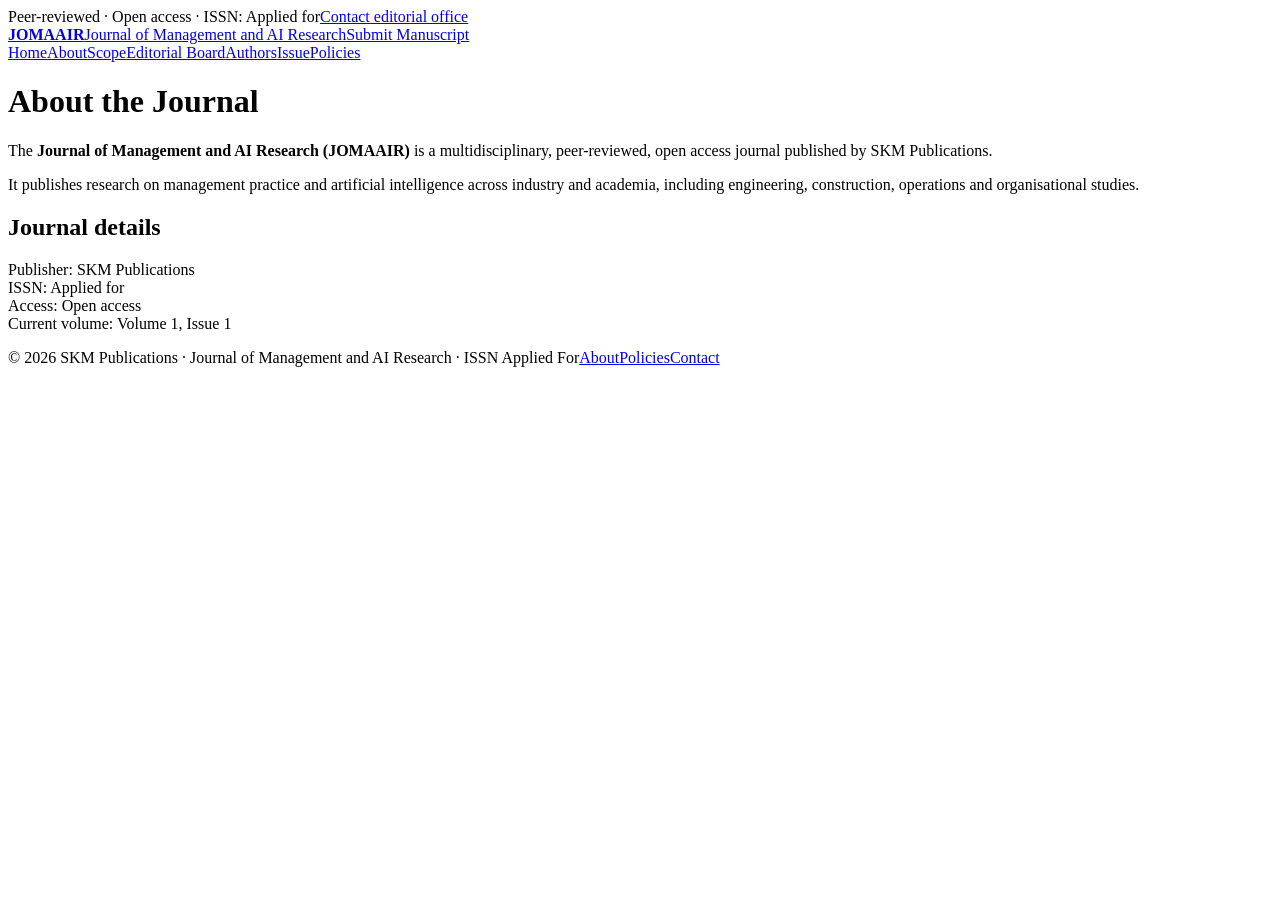
==== about.html @ 3cd8e60d "Add files via upload" ====
<!DOCTYPE html>
<html lang="en"><head><meta charset="utf-8"><meta name="viewport" content="width=device-width, initial-scale=1">
<title>About the Journal – JOMAAIR</title>
<meta name="description" content="JOMAAIR is a multidisciplinary, peer-reviewed, open access journal for research in management and artificial intelligence.">
<link rel="stylesheet" href="css/style.css"></head><body>
<div class="top"><div class="wrap"><span>Peer-reviewed · Open access · ISSN: Applied for</span><a href="contact.html">Contact editorial office</a></div></div>
<header class="brand"><div class="wrap"><a class="logo" href="index.html"><b>JOMAAIR</b><span>Journal of Management and AI Research</span></a><a class="btn" href="submit.html">Submit Manuscript</a></div></header>
<nav><div class="wrap"><a href="index.html">Home</a><a href="about.html" class=on>About</a><a href="scope.html">Scope</a><a href="board.html">Editorial Board</a><a href="authors.html">Authors</a><a href="current-issue.html">Issue</a><a href="policies.html">Policies</a></div></nav>
<div class="phero"><div class="wrap"><h1>About the Journal</h1></div></div>
<section><div class="wrap"><div class="prose"><p>The <strong>Journal of Management and AI Research (JOMAAIR)</strong> is a multidisciplinary, peer-reviewed, open access journal published by SKM Publications.</p>
<p>It publishes research on management practice and artificial intelligence across industry and academia, including engineering, construction, operations and organisational studies.</p>
<h2>Journal details</h2><p>Publisher: SKM Publications<br>ISSN: Applied for<br>Access: Open access<br>Current volume: Volume 1, Issue 1</p></div></div></section>
<footer><div class="wrap"><span>© 2026 SKM Publications · Journal of Management and AI Research · ISSN Applied For</span><span><a href="about.html">About</a><a href="policies.html">Policies</a><a href="contact.html">Contact</a></span></div></footer>
</body></html>
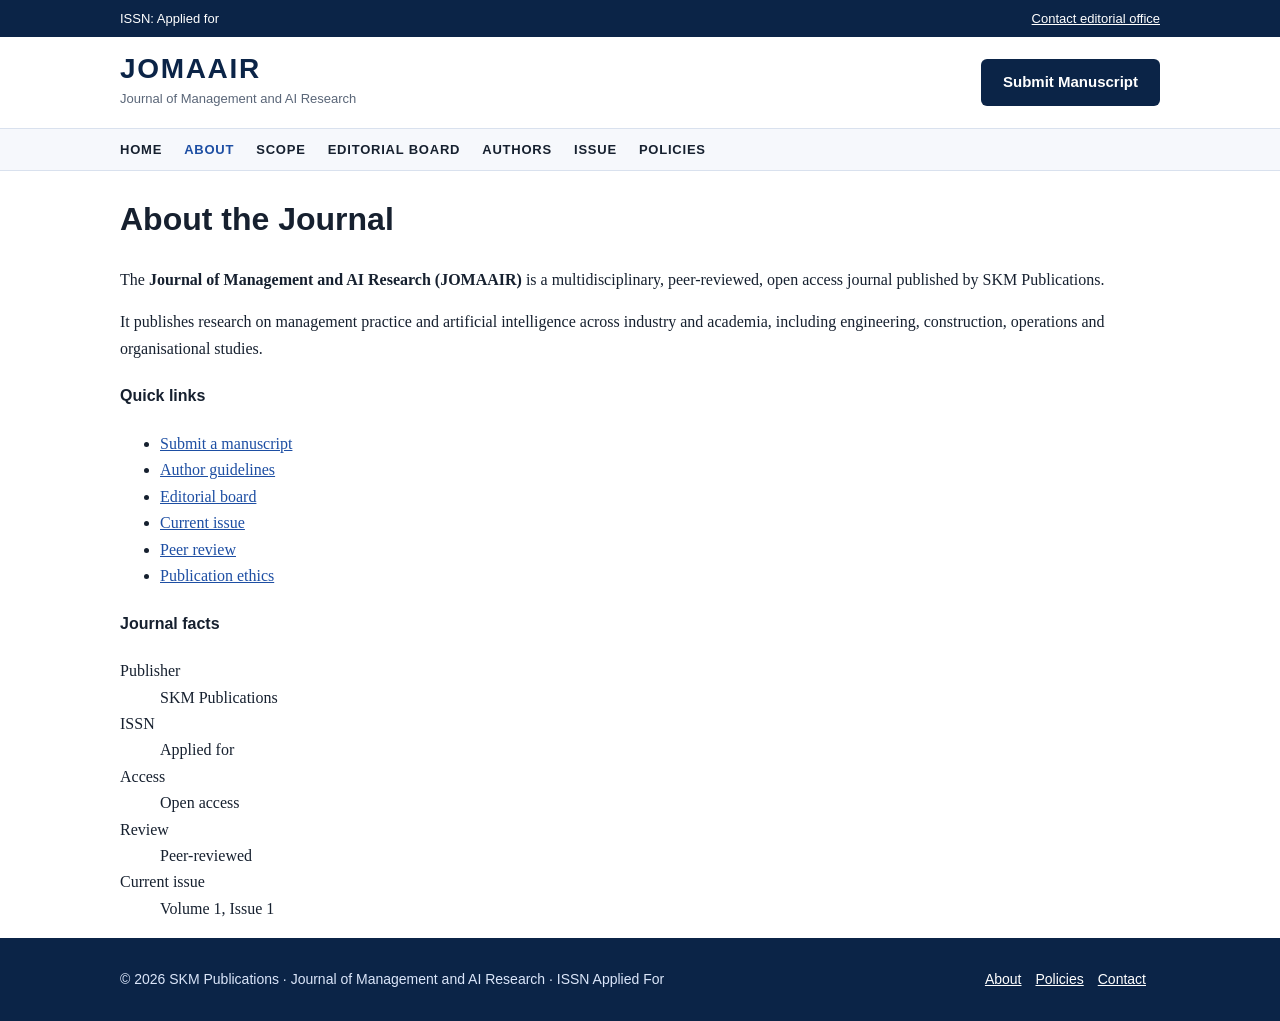
==== commit 2a6cae38: "Add files via upload" ====
--- a/about.html
+++ b/about.html
@@ -2,13 +2,12 @@
 <html lang="en"><head><meta charset="utf-8"><meta name="viewport" content="width=device-width, initial-scale=1">
 <title>About the Journal – JOMAAIR</title>
 <meta name="description" content="JOMAAIR is a multidisciplinary, peer-reviewed, open access journal for research in management and artificial intelligence.">
+<link rel="preconnect" href="https://fonts.googleapis.com"><link href="https://fonts.googleapis.com/css2?family=Source+Serif+4:wght@600;700&family=Source+Sans+3:wght@400;600&display=swap" rel="stylesheet">
 <link rel="stylesheet" href="css/style.css"></head><body>
-<div class="top"><div class="wrap"><span>Peer-reviewed · Open access · ISSN: Applied for</span><a href="contact.html">Contact editorial office</a></div></div>
+<div class="top"><div class="wrap"><span>ISSN: Applied for</span><a href="contact.html">Contact editorial office</a></div></div>
 <header class="brand"><div class="wrap"><a class="logo" href="index.html"><b>JOMAAIR</b><span>Journal of Management and AI Research</span></a><a class="btn" href="submit.html">Submit Manuscript</a></div></header>
 <nav><div class="wrap"><a href="index.html">Home</a><a href="about.html" class=on>About</a><a href="scope.html">Scope</a><a href="board.html">Editorial Board</a><a href="authors.html">Authors</a><a href="current-issue.html">Issue</a><a href="policies.html">Policies</a></div></nav>
-<div class="phero"><div class="wrap"><h1>About the Journal</h1></div></div>
-<section><div class="wrap"><div class="prose"><p>The <strong>Journal of Management and AI Research (JOMAAIR)</strong> is a multidisciplinary, peer-reviewed, open access journal published by SKM Publications.</p>
-<p>It publishes research on management practice and artificial intelligence across industry and academia, including engineering, construction, operations and organisational studies.</p>
-<h2>Journal details</h2><p>Publisher: SKM Publications<br>ISSN: Applied for<br>Access: Open access<br>Current volume: Volume 1, Issue 1</p></div></div></section>
+<div class="wrap"><div class="layout"><main><h1>About the Journal</h1><p>The <strong>Journal of Management and AI Research (JOMAAIR)</strong> is a multidisciplinary, peer-reviewed, open access journal published by SKM Publications.</p><p>It publishes research on management practice and artificial intelligence across industry and academia, including engineering, construction, operations and organisational studies.</p></main><aside class="side"><div class="box"><h4>Quick links</h4><ul><li><a href="submit.html">Submit a manuscript</a></li><li><a href="authors.html">Author guidelines</a></li><li><a href="board.html">Editorial board</a></li><li><a href="current-issue.html">Current issue</a></li><li><a href="policies.html#review">Peer review</a></li><li><a href="policies.html#ethics">Publication ethics</a></li></ul></div>
+<div class="box"><h4>Journal facts</h4><dl><dt>Publisher</dt><dd>SKM Publications</dd><dt>ISSN</dt><dd>Applied for</dd><dt>Access</dt><dd>Open access</dd><dt>Review</dt><dd>Peer-reviewed</dd><dt>Current issue</dt><dd>Volume 1, Issue 1</dd></dl></div></aside></div></div>
 <footer><div class="wrap"><span>© 2026 SKM Publications · Journal of Management and AI Research · ISSN Applied For</span><span><a href="about.html">About</a><a href="policies.html">Policies</a><a href="contact.html">Contact</a></span></div></footer>
 </body></html>
--- a/css/style.css
+++ b/css/style.css
@@ -0,0 +1,74 @@
+:root{--navy:#0b2447;--blue:#1d4ea3;--bg:#fff;--ink:#16202f;--mute:#5a6678;--line:#d9e1ee;--card:#f6f8fc;--btn:#0b2447;--btnink:#fff;--head:#0b2447}
+@media (prefers-color-scheme:dark){:root{--navy:#07152e;--blue:#7ea6f0;--bg:#0c1220;--ink:#e6ecf7;--mute:#9aa8c0;--line:#25324d;--card:#131c30;--btn:#7ea6f0;--btnink:#07152e;--head:#e6ecf7}}
+*,*:before,*:after{box-sizing:border-box}
+html{scroll-behavior:smooth}
+body{margin:0;background:var(--bg);color:var(--ink);font:16px/1.65 Georgia,"Times New Roman",serif}
+h1,h2,h3,h4,nav,.btn,.tag,.top,footer{font-family:"Segoe UI",Helvetica,Arial,sans-serif}
+a{color:var(--blue)}
+.wrap{max-width:1080px;margin:0 auto;padding:0 20px}
+.top{background:var(--navy);color:#fff;font-size:13px;padding:8px 0}
+.top .wrap{display:flex;justify-content:space-between;gap:12px;flex-wrap:wrap}
+.top a{color:#fff}
+header.brand{border-bottom:1px solid var(--line)}
+header.brand .wrap{display:flex;align-items:center;justify-content:space-between;gap:16px;padding-top:16px;padding-bottom:16px;flex-wrap:wrap}
+.logo{text-decoration:none}
+.logo b{display:block;font:800 28px "Segoe UI",Arial,sans-serif;color:var(--head);letter-spacing:.06em}
+.logo span{font:13px "Segoe UI",Arial,sans-serif;color:var(--mute)}
+.btn{display:inline-block;background:var(--btn);color:var(--btnink);padding:11px 22px;border-radius:6px;font-weight:600;text-decoration:none;font-size:15px}
+nav{background:var(--card);border-bottom:1px solid var(--line);position:sticky;top:0;z-index:5}
+nav .wrap{display:flex;gap:4px 22px;flex-wrap:wrap;padding-top:10px;padding-bottom:10px}
+nav a{text-decoration:none;color:var(--ink);font-size:13px;font-weight:600;letter-spacing:.06em;text-transform:uppercase}
+nav a:hover,nav a.on{color:var(--blue)}
+.hero{background:linear-gradient(135deg,var(--navy),#1d4ea3);color:#fff;text-align:center;padding:72px 0}
+.hero .tag{margin:0 0 14px;font-size:13px;letter-spacing:.14em;text-transform:uppercase;opacity:.85}
+.hero h1{margin:0 0 16px;font-size:clamp(28px,5vw,46px);line-height:1.15}
+.hero p{max-width:640px;margin:0 auto 26px}
+.hero .btn{background:#fff;color:#0b2447}
+.phero{background:linear-gradient(135deg,var(--navy),#1d4ea3);color:#fff;padding:38px 0}
+.phero h1{margin:0;font-size:32px}
+.split{display:grid;grid-template-columns:1fr 1fr}
+.pane{min-height:220px;display:flex;flex-direction:column;justify-content:flex-end;padding:22px;color:#fff;font-family:"Segoe UI",Arial,sans-serif;background-size:cover;background-position:center;position:relative}
+.pane:before{content:"";position:absolute;inset:0;background:linear-gradient(to top,rgba(7,21,46,.85),rgba(7,21,46,.2))}
+.pane>*{position:relative}
+.pane h3{margin:0;font-size:13px;letter-spacing:.14em;text-transform:uppercase}
+.pane span{font-size:18px}
+.p1{background-image:url('../images/petrochemical.jpg'),linear-gradient(160deg,#0b2447,#33507f)}
+.p2{background-image:url('../images/conference.jpg'),linear-gradient(160deg,#1d4ea3,#4a7fd1)}
+section{padding:48px 0}
+section.alt{background:var(--card)}
+h2{font-size:26px;color:var(--head);margin:0 0 8px}
+.eyebrow{font:600 12px "Segoe UI",Arial,sans-serif;letter-spacing:.14em;text-transform:uppercase;color:var(--blue);margin:0 0 6px}
+.prose{max-width:780px}
+.prose h2{margin-top:32px}
+.issue,.card{border:1px solid var(--line);border-radius:8px;background:var(--bg)}
+.issue{margin-top:20px}
+.art{padding:16px 20px;border-bottom:1px solid var(--line)}
+.art:last-child{border:0}
+.art h3{margin:0 0 2px;font-size:18px}
+.art p{margin:0;color:var(--mute);font-size:14px}
+.grid2{display:grid;grid-template-columns:1fr 1fr;gap:24px}
+.grid4{display:grid;grid-template-columns:repeat(4,1fr);gap:16px}
+.card{padding:20px}
+.card h3,.card h4{margin:0 0 8px;font-size:16px;color:var(--head)}
+.card p,.card li{font-size:14.5px;color:var(--mute);margin:0}
+.card ul{margin:0;padding-left:18px}
+.card a.more{display:inline-block;margin-top:10px;font:600 13px "Segoe UI",Arial,sans-serif}
+footer{background:var(--navy);color:#dbe6fa;padding:30px 0;font-size:14px}
+footer .wrap{display:flex;justify-content:space-between;gap:14px;flex-wrap:wrap}
+footer a{color:#fff;margin-right:14px}
+@media (max-width:760px){.split,.grid2{grid-template-columns:1fr}.grid4{grid-template-columns:1fr 1fr}}
+@media (max-width:460px){.grid4{grid-template-columns:1fr}}
+
+/* Bright, sharp photo panels and light (non-blue) banners */
+.hero{background:var(--card);color:var(--head);padding:52px 0;border-bottom:1px solid var(--line)}
+.hero .tag{color:var(--blue);opacity:1}
+.hero p{color:var(--mute)}
+.hero .btn{background:var(--btn);color:var(--btnink)}
+.phero{background:var(--card);color:var(--head);border-bottom:1px solid var(--line)}
+.split{max-width:1120px;margin:28px auto 0;padding:0 20px;gap:16px}
+.pane{min-height:280px;padding:0;border-radius:8px;overflow:hidden;background-color:#e9edf3}
+.pane:before{display:none}
+.pane.p1{background-position:center}
+.pane.p2{background-position:center 30%}
+.pane h3{background:rgba(255,255,255,.93);color:#0b2447;padding:10px 16px 0}
+.pane span{display:block;background:rgba(255,255,255,.93);color:#16202f;padding:0 16px 10px;font-size:16px}
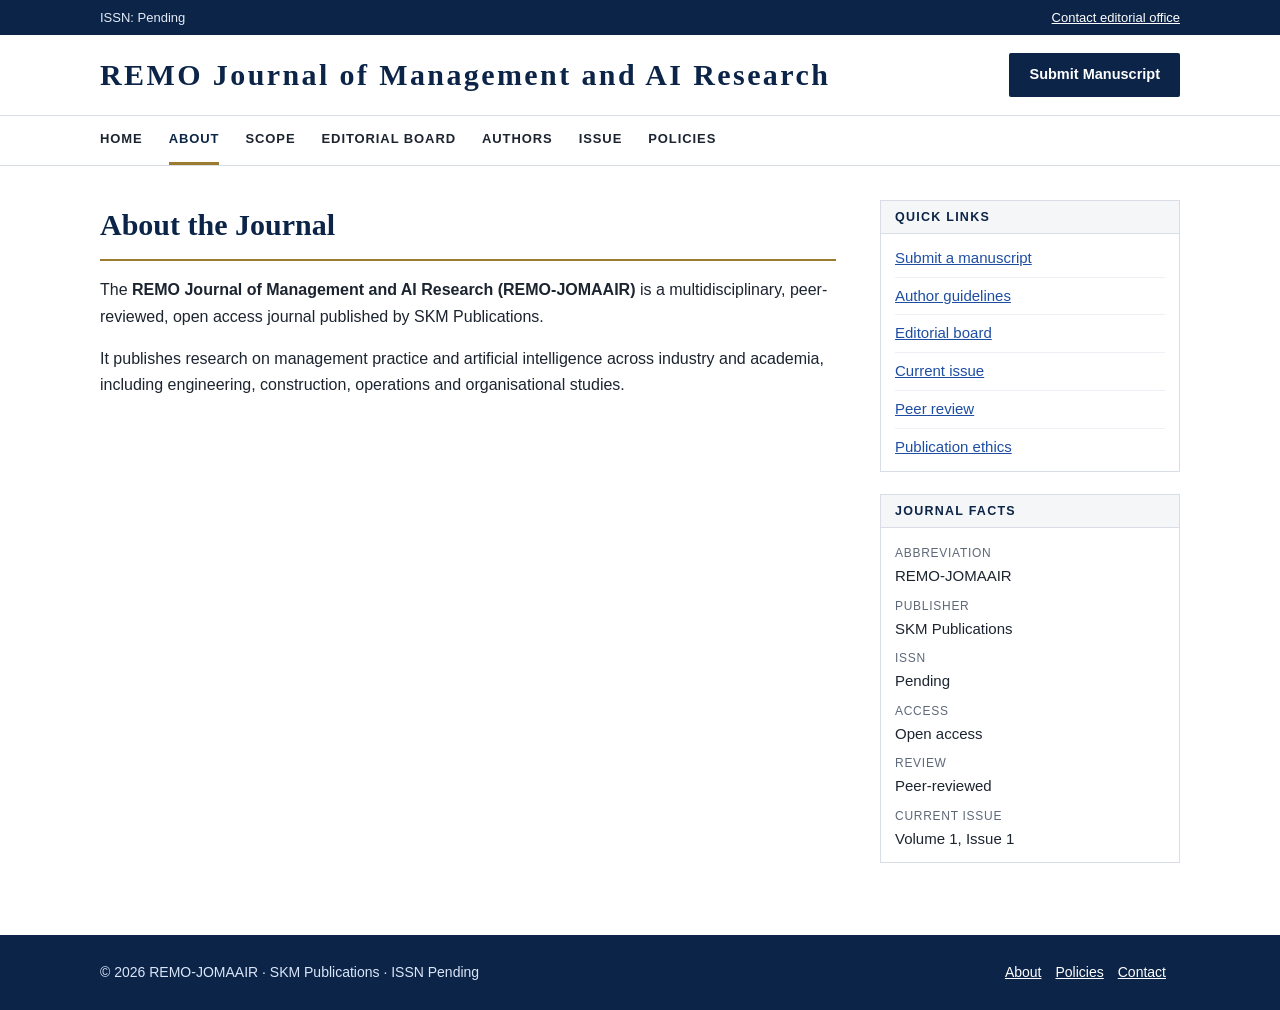
==== commit a138ece4: "Add files via upload" ====
--- a/about.html
+++ b/about.html
@@ -1,13 +1,13 @@
 <!DOCTYPE html>
 <html lang="en"><head><meta charset="utf-8"><meta name="viewport" content="width=device-width, initial-scale=1">
-<title>About the Journal – JOMAAIR</title>
-<meta name="description" content="JOMAAIR is a multidisciplinary, peer-reviewed, open access journal for research in management and artificial intelligence.">
+<title>About the Journal – REMO-JOMAAIR</title>
+<meta name="description" content="REMO Journal of Management and AI Research (REMO-JOMAAIR) is a multidisciplinary, peer-reviewed, open access journal for research in management and artificial intelligence.">
 <link rel="preconnect" href="https://fonts.googleapis.com"><link href="https://fonts.googleapis.com/css2?family=Source+Serif+4:wght@600;700&family=Source+Sans+3:wght@400;600&display=swap" rel="stylesheet">
 <link rel="stylesheet" href="css/style.css"></head><body>
-<div class="top"><div class="wrap"><span>ISSN: Applied for</span><a href="contact.html">Contact editorial office</a></div></div>
-<header class="brand"><div class="wrap"><a class="logo" href="index.html"><b>JOMAAIR</b><span>Journal of Management and AI Research</span></a><a class="btn" href="submit.html">Submit Manuscript</a></div></header>
+<div class="top"><div class="wrap"><span>ISSN: Pending</span><a href="contact.html">Contact editorial office</a></div></div>
+<header class="brand"><div class="wrap"><a class="logo" href="index.html"><b>REMO Journal of Management and AI Research</b></a><a class="btn" href="submit.html">Submit Manuscript</a></div></header>
 <nav><div class="wrap"><a href="index.html">Home</a><a href="about.html" class=on>About</a><a href="scope.html">Scope</a><a href="board.html">Editorial Board</a><a href="authors.html">Authors</a><a href="current-issue.html">Issue</a><a href="policies.html">Policies</a></div></nav>
-<div class="wrap"><div class="layout"><main><h1>About the Journal</h1><p>The <strong>Journal of Management and AI Research (JOMAAIR)</strong> is a multidisciplinary, peer-reviewed, open access journal published by SKM Publications.</p><p>It publishes research on management practice and artificial intelligence across industry and academia, including engineering, construction, operations and organisational studies.</p></main><aside class="side"><div class="box"><h4>Quick links</h4><ul><li><a href="submit.html">Submit a manuscript</a></li><li><a href="authors.html">Author guidelines</a></li><li><a href="board.html">Editorial board</a></li><li><a href="current-issue.html">Current issue</a></li><li><a href="policies.html#review">Peer review</a></li><li><a href="policies.html#ethics">Publication ethics</a></li></ul></div>
-<div class="box"><h4>Journal facts</h4><dl><dt>Publisher</dt><dd>SKM Publications</dd><dt>ISSN</dt><dd>Applied for</dd><dt>Access</dt><dd>Open access</dd><dt>Review</dt><dd>Peer-reviewed</dd><dt>Current issue</dt><dd>Volume 1, Issue 1</dd></dl></div></aside></div></div>
-<footer><div class="wrap"><span>© 2026 SKM Publications · Journal of Management and AI Research · ISSN Applied For</span><span><a href="about.html">About</a><a href="policies.html">Policies</a><a href="contact.html">Contact</a></span></div></footer>
+<div class="wrap"><div class="layout"><main><h1>About the Journal</h1><p>The <strong>REMO Journal of Management and AI Research (REMO-JOMAAIR)</strong> is a multidisciplinary, peer-reviewed, open access journal published by SKM Publications.</p><p>It publishes research on management practice and artificial intelligence across industry and academia, including engineering, construction, operations and organisational studies.</p></main><aside class="side"><div class="box"><h4>Quick links</h4><ul><li><a href="submit.html">Submit a manuscript</a></li><li><a href="authors.html">Author guidelines</a></li><li><a href="board.html">Editorial board</a></li><li><a href="current-issue.html">Current issue</a></li><li><a href="policies.html#review">Peer review</a></li><li><a href="policies.html#ethics">Publication ethics</a></li></ul></div>
+<div class="box"><h4>Journal facts</h4><dl><dt>Abbreviation</dt><dd>REMO-JOMAAIR</dd><dt>Publisher</dt><dd>SKM Publications</dd><dt>ISSN</dt><dd>Pending</dd><dt>Access</dt><dd>Open access</dd><dt>Review</dt><dd>Peer-reviewed</dd><dt>Current issue</dt><dd>Volume 1, Issue 1</dd></dl></div></aside></div></div>
+<footer><div class="wrap"><span>© 2026 REMO-JOMAAIR · SKM Publications · ISSN Pending</span><span><a href="about.html">About</a><a href="policies.html">Policies</a><a href="contact.html">Contact</a></span></div></footer>
 </body></html>
--- a/css/style.css
+++ b/css/style.css
@@ -1,74 +1,54 @@
-:root{--navy:#0b2447;--blue:#1d4ea3;--bg:#fff;--ink:#16202f;--mute:#5a6678;--line:#d9e1ee;--card:#f6f8fc;--btn:#0b2447;--btnink:#fff;--head:#0b2447}
-@media (prefers-color-scheme:dark){:root{--navy:#07152e;--blue:#7ea6f0;--bg:#0c1220;--ink:#e6ecf7;--mute:#9aa8c0;--line:#25324d;--card:#131c30;--btn:#7ea6f0;--btnink:#07152e;--head:#e6ecf7}}
+:root{--navy:#0b2447;--gold:#9a7b2f;--ink:#1c2430;--mute:#5d6878;--line:#d8dde6;--soft:#f5f6f8}
 *,*:before,*:after{box-sizing:border-box}
-html{scroll-behavior:smooth}
-body{margin:0;background:var(--bg);color:var(--ink);font:16px/1.65 Georgia,"Times New Roman",serif}
-h1,h2,h3,h4,nav,.btn,.tag,.top,footer{font-family:"Segoe UI",Helvetica,Arial,sans-serif}
-a{color:var(--blue)}
-.wrap{max-width:1080px;margin:0 auto;padding:0 20px}
-.top{background:var(--navy);color:#fff;font-size:13px;padding:8px 0}
+body{margin:0;background:#fff;color:var(--ink);font:16px/1.65 "Source Sans 3","Segoe UI",Helvetica,Arial,sans-serif}
+h1,h2,h3,.serif{font-family:"Source Serif 4",Georgia,"Times New Roman",serif;font-weight:600;color:var(--navy)}
+a{color:#1d4ea3}
+.wrap{max-width:1120px;margin:0 auto;padding:0 20px}
+.top{background:var(--navy);color:#e4ebf7;font-size:13px;padding:7px 0}
 .top .wrap{display:flex;justify-content:space-between;gap:12px;flex-wrap:wrap}
 .top a{color:#fff}
-header.brand{border-bottom:1px solid var(--line)}
-header.brand .wrap{display:flex;align-items:center;justify-content:space-between;gap:16px;padding-top:16px;padding-bottom:16px;flex-wrap:wrap}
+.brand .wrap{display:flex;align-items:center;justify-content:space-between;gap:16px;padding-top:18px;padding-bottom:18px;flex-wrap:wrap}
 .logo{text-decoration:none}
-.logo b{display:block;font:800 28px "Segoe UI",Arial,sans-serif;color:var(--head);letter-spacing:.06em}
-.logo span{font:13px "Segoe UI",Arial,sans-serif;color:var(--mute)}
-.btn{display:inline-block;background:var(--btn);color:var(--btnink);padding:11px 22px;border-radius:6px;font-weight:600;text-decoration:none;font-size:15px}
-nav{background:var(--card);border-bottom:1px solid var(--line);position:sticky;top:0;z-index:5}
-nav .wrap{display:flex;gap:4px 22px;flex-wrap:wrap;padding-top:10px;padding-bottom:10px}
-nav a{text-decoration:none;color:var(--ink);font-size:13px;font-weight:600;letter-spacing:.06em;text-transform:uppercase}
-nav a:hover,nav a.on{color:var(--blue)}
-.hero{background:linear-gradient(135deg,var(--navy),#1d4ea3);color:#fff;text-align:center;padding:72px 0}
-.hero .tag{margin:0 0 14px;font-size:13px;letter-spacing:.14em;text-transform:uppercase;opacity:.85}
-.hero h1{margin:0 0 16px;font-size:clamp(28px,5vw,46px);line-height:1.15}
-.hero p{max-width:640px;margin:0 auto 26px}
-.hero .btn{background:#fff;color:#0b2447}
-.phero{background:linear-gradient(135deg,var(--navy),#1d4ea3);color:#fff;padding:38px 0}
-.phero h1{margin:0;font-size:32px}
-.split{display:grid;grid-template-columns:1fr 1fr}
-.pane{min-height:220px;display:flex;flex-direction:column;justify-content:flex-end;padding:22px;color:#fff;font-family:"Segoe UI",Arial,sans-serif;background-size:cover;background-position:center;position:relative}
-.pane:before{content:"";position:absolute;inset:0;background:linear-gradient(to top,rgba(7,21,46,.85),rgba(7,21,46,.2))}
-.pane>*{position:relative}
-.pane h3{margin:0;font-size:13px;letter-spacing:.14em;text-transform:uppercase}
-.pane span{font-size:18px}
-.p1{background-image:url('../images/petrochemical.jpg'),linear-gradient(160deg,#0b2447,#33507f)}
-.p2{background-image:url('../images/conference.jpg'),linear-gradient(160deg,#1d4ea3,#4a7fd1)}
-section{padding:48px 0}
-section.alt{background:var(--card)}
-h2{font-size:26px;color:var(--head);margin:0 0 8px}
-.eyebrow{font:600 12px "Segoe UI",Arial,sans-serif;letter-spacing:.14em;text-transform:uppercase;color:var(--blue);margin:0 0 6px}
-.prose{max-width:780px}
-.prose h2{margin-top:32px}
-.issue,.card{border:1px solid var(--line);border-radius:8px;background:var(--bg)}
-.issue{margin-top:20px}
-.art{padding:16px 20px;border-bottom:1px solid var(--line)}
-.art:last-child{border:0}
-.art h3{margin:0 0 2px;font-size:18px}
-.art p{margin:0;color:var(--mute);font-size:14px}
-.grid2{display:grid;grid-template-columns:1fr 1fr;gap:24px}
-.grid4{display:grid;grid-template-columns:repeat(4,1fr);gap:16px}
-.card{padding:20px}
-.card h3,.card h4{margin:0 0 8px;font-size:16px;color:var(--head)}
-.card p,.card li{font-size:14.5px;color:var(--mute);margin:0}
-.card ul{margin:0;padding-left:18px}
-.card a.more{display:inline-block;margin-top:10px;font:600 13px "Segoe UI",Arial,sans-serif}
-footer{background:var(--navy);color:#dbe6fa;padding:30px 0;font-size:14px}
+.logo b{display:block;font:700 30px "Source Serif 4",Georgia,serif;color:var(--navy);letter-spacing:.08em}
+.logo span{font-size:13.5px;color:var(--mute)}
+.btn{display:inline-block;background:var(--navy);color:#fff;padding:10px 20px;border-radius:2px;font-weight:600;text-decoration:none;font-size:14.5px}
+nav{border-top:1px solid var(--line);border-bottom:1px solid var(--line);background:#fff;position:sticky;top:0;z-index:5}
+nav .wrap{display:flex;gap:0 26px;flex-wrap:wrap}
+nav a{text-decoration:none;color:var(--ink);font-size:13px;font-weight:600;letter-spacing:.07em;text-transform:uppercase;padding:12px 0;border-bottom:3px solid transparent}
+nav a:hover,nav a.on{border-bottom-color:var(--gold);color:var(--navy)}
+.mast{display:flex;gap:34px;align-items:center;padding:34px 0;border-bottom:1px solid var(--line)}
+.cover{flex:0 0 168px;height:224px;background:var(--navy);color:#fff;padding:16px 14px;border-top:5px solid var(--gold);box-shadow:4px 4px 0 var(--line);display:flex;flex-direction:column;justify-content:space-between;text-decoration:none}
+.cover b{font:700 24px "Source Serif 4",Georgia,serif;letter-spacing:.08em}
+.cover i{font:14px/1.3 "Source Serif 4",Georgia,serif;font-style:normal;color:#dbe4f5}
+.cover small{font-size:11.5px;letter-spacing:.06em;text-transform:uppercase;color:#c9b26a}
+.mast h1{font-size:32px;line-height:1.2;margin:0 0 6px}
+.mast .sub{color:var(--gold);font-weight:600;font-size:13px;letter-spacing:.1em;text-transform:uppercase;margin:0 0 10px}
+.mast p{margin:0 0 10px;color:var(--mute);max-width:620px}
+.strip{display:grid;grid-template-columns:1fr 1fr;gap:12px;margin:26px 0 0}
+.ph{min-height:320px;display:flex;flex-direction:column;justify-content:flex-end;background-color:#e9edf3;background-size:cover;background-position:center}
+.ph h3,.ph span{background:rgba(255,255,255,.93);margin:0;padding:8px 14px 0;color:var(--navy);font:600 12px "Source Sans 3",Arial,sans-serif;letter-spacing:.12em;text-transform:uppercase}
+.ph span{display:block;padding:0 14px 8px;color:var(--ink);font-weight:400;font-size:15px;letter-spacing:0;text-transform:none}
+.p1{background-image:url('../images/petrochemical.jpg')}
+.p2{background-image:url('../images/conference.jpg');background-position:center 78%}
+.layout{display:grid;grid-template-columns:minmax(0,1fr) 300px;gap:44px;padding:34px 0 50px}
+main h1{font-size:30px;margin:0 0 14px;padding-bottom:10px;border-bottom:2px solid var(--gold)}
+main h2{font-size:22px;margin:30px 0 10px;padding-bottom:6px;border-bottom:1px solid var(--line)}
+main h2:first-child{margin-top:0}
+.article{padding:16px 0;border-bottom:1px solid var(--line)}
+.article h3{font-size:19px;margin:0 0 4px;line-height:1.35}
+.authors{margin:0;font-weight:600}
+.meta{margin:2px 0 6px;color:var(--mute);font-size:14px}
+details{font-size:15px;color:var(--mute)}
+summary{cursor:pointer;color:#1d4ea3;font-weight:600;font-size:14px}
+.side .box{border:1px solid var(--line);margin-bottom:22px}
+.side h4{margin:0;padding:9px 14px;background:var(--soft);border-bottom:1px solid var(--line);font:600 12.5px "Source Sans 3",Arial,sans-serif;letter-spacing:.1em;text-transform:uppercase;color:var(--navy)}
+.side ul{list-style:none;margin:0;padding:6px 14px}
+.side li{padding:6px 0;border-bottom:1px solid #edf0f4;font-size:15px}
+.side li:last-child{border:0}
+.side dl{margin:0;padding:8px 14px}
+.side dt{font-size:12px;color:var(--mute);text-transform:uppercase;letter-spacing:.06em;margin-top:8px}
+.side dd{margin:0 0 2px;font-size:15px}
+footer{background:var(--navy);color:#dbe6fa;padding:26px 0;font-size:14px}
 footer .wrap{display:flex;justify-content:space-between;gap:14px;flex-wrap:wrap}
 footer a{color:#fff;margin-right:14px}
-@media (max-width:760px){.split,.grid2{grid-template-columns:1fr}.grid4{grid-template-columns:1fr 1fr}}
-@media (max-width:460px){.grid4{grid-template-columns:1fr}}
-
-/* Bright, sharp photo panels and light (non-blue) banners */
-.hero{background:var(--card);color:var(--head);padding:52px 0;border-bottom:1px solid var(--line)}
-.hero .tag{color:var(--blue);opacity:1}
-.hero p{color:var(--mute)}
-.hero .btn{background:var(--btn);color:var(--btnink)}
-.phero{background:var(--card);color:var(--head);border-bottom:1px solid var(--line)}
-.split{max-width:1120px;margin:28px auto 0;padding:0 20px;gap:16px}
-.pane{min-height:280px;padding:0;border-radius:8px;overflow:hidden;background-color:#e9edf3}
-.pane:before{display:none}
-.pane.p1{background-position:center}
-.pane.p2{background-position:center 30%}
-.pane h3{background:rgba(255,255,255,.93);color:#0b2447;padding:10px 16px 0}
-.pane span{display:block;background:rgba(255,255,255,.93);color:#16202f;padding:0 16px 10px;font-size:16px}
+@media (max-width:820px){.layout{grid-template-columns:1fr}.mast{flex-direction:column;align-items:flex-start}.strip{grid-template-columns:1fr}}
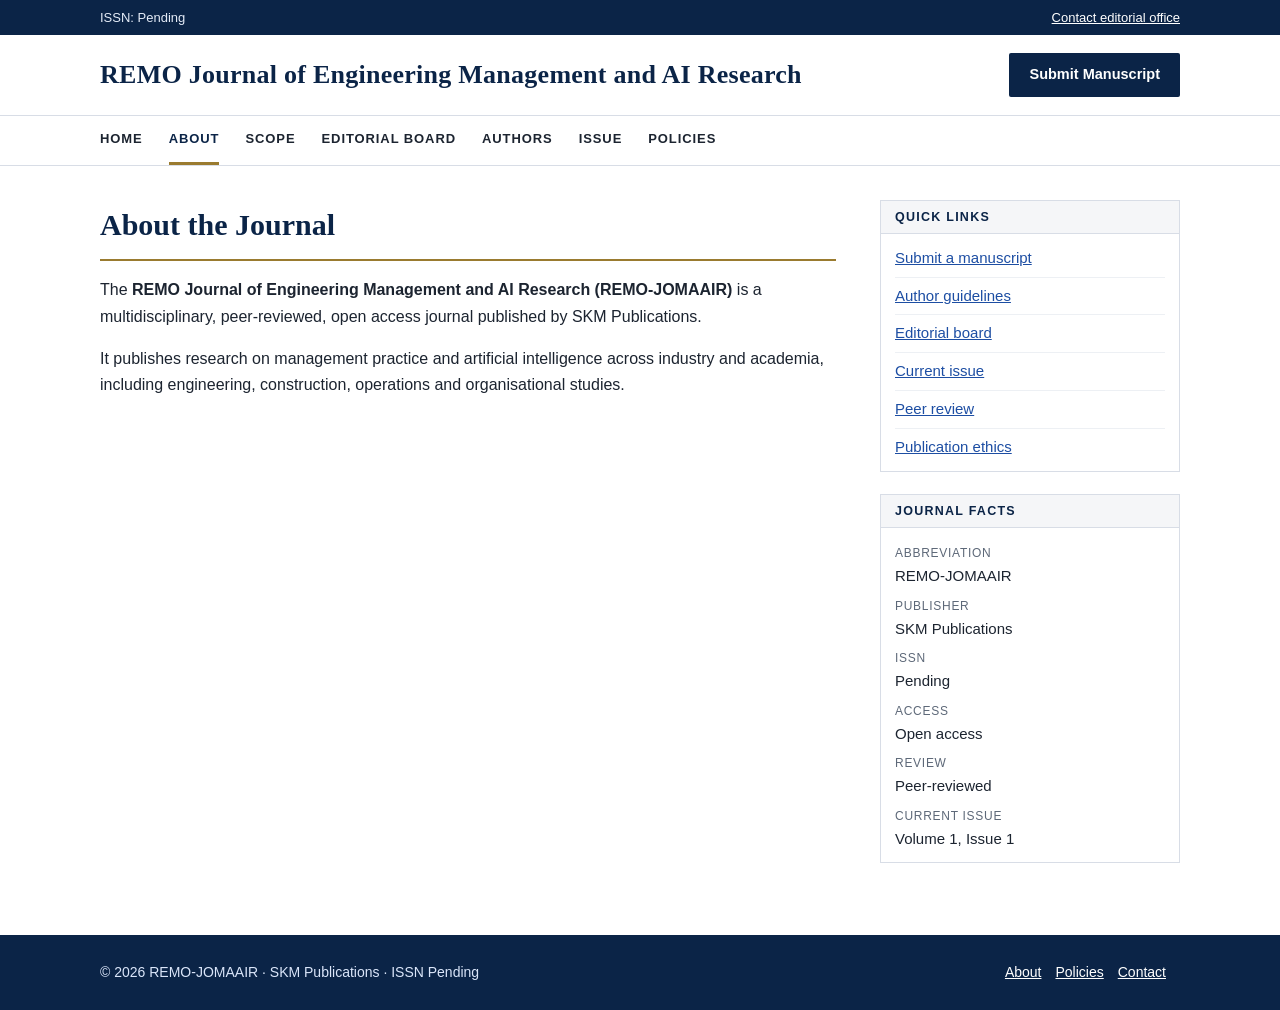
==== commit a9af6633: "Add files via upload" ====
--- a/about.html
+++ b/about.html
@@ -1,13 +1,13 @@
 <!DOCTYPE html>
 <html lang="en"><head><meta charset="utf-8"><meta name="viewport" content="width=device-width, initial-scale=1">
 <title>About the Journal – REMO-JOMAAIR</title>
-<meta name="description" content="REMO Journal of Management and AI Research (REMO-JOMAAIR) is a multidisciplinary, peer-reviewed, open access journal for research in management and artificial intelligence.">
+<meta name="description" content="REMO Journal of Engineering Management and AI Research (REMO-JOMAAIR) is a multidisciplinary, peer-reviewed, open access journal for research in management and artificial intelligence.">
 <link rel="preconnect" href="https://fonts.googleapis.com"><link href="https://fonts.googleapis.com/css2?family=Source+Serif+4:wght@600;700&family=Source+Sans+3:wght@400;600&display=swap" rel="stylesheet">
 <link rel="stylesheet" href="css/style.css"></head><body>
 <div class="top"><div class="wrap"><span>ISSN: Pending</span><a href="contact.html">Contact editorial office</a></div></div>
-<header class="brand"><div class="wrap"><a class="logo" href="index.html"><b>REMO Journal of Management and AI Research</b></a><a class="btn" href="submit.html">Submit Manuscript</a></div></header>
+<header class="brand"><div class="wrap"><a class="logo" href="index.html"><b>REMO Journal of Engineering Management and AI Research</b></a><a class="btn" href="submit.html">Submit Manuscript</a></div></header>
 <nav><div class="wrap"><a href="index.html">Home</a><a href="about.html" class=on>About</a><a href="scope.html">Scope</a><a href="board.html">Editorial Board</a><a href="authors.html">Authors</a><a href="current-issue.html">Issue</a><a href="policies.html">Policies</a></div></nav>
-<div class="wrap"><div class="layout"><main><h1>About the Journal</h1><p>The <strong>REMO Journal of Management and AI Research (REMO-JOMAAIR)</strong> is a multidisciplinary, peer-reviewed, open access journal published by SKM Publications.</p><p>It publishes research on management practice and artificial intelligence across industry and academia, including engineering, construction, operations and organisational studies.</p></main><aside class="side"><div class="box"><h4>Quick links</h4><ul><li><a href="submit.html">Submit a manuscript</a></li><li><a href="authors.html">Author guidelines</a></li><li><a href="board.html">Editorial board</a></li><li><a href="current-issue.html">Current issue</a></li><li><a href="policies.html#review">Peer review</a></li><li><a href="policies.html#ethics">Publication ethics</a></li></ul></div>
+<div class="wrap"><div class="layout"><main><h1>About the Journal</h1><p>The <strong>REMO Journal of Engineering Management and AI Research (REMO-JOMAAIR)</strong> is a multidisciplinary, peer-reviewed, open access journal published by SKM Publications.</p><p>It publishes research on management practice and artificial intelligence across industry and academia, including engineering, construction, operations and organisational studies.</p></main><aside class="side"><div class="box"><h4>Quick links</h4><ul><li><a href="submit.html">Submit a manuscript</a></li><li><a href="authors.html">Author guidelines</a></li><li><a href="board.html">Editorial board</a></li><li><a href="current-issue.html">Current issue</a></li><li><a href="policies.html#review">Peer review</a></li><li><a href="policies.html#ethics">Publication ethics</a></li></ul></div>
 <div class="box"><h4>Journal facts</h4><dl><dt>Abbreviation</dt><dd>REMO-JOMAAIR</dd><dt>Publisher</dt><dd>SKM Publications</dd><dt>ISSN</dt><dd>Pending</dd><dt>Access</dt><dd>Open access</dd><dt>Review</dt><dd>Peer-reviewed</dd><dt>Current issue</dt><dd>Volume 1, Issue 1</dd></dl></div></aside></div></div>
 <footer><div class="wrap"><span>© 2026 REMO-JOMAAIR · SKM Publications · ISSN Pending</span><span><a href="about.html">About</a><a href="policies.html">Policies</a><a href="contact.html">Contact</a></span></div></footer>
 </body></html>
--- a/css/style.css
+++ b/css/style.css
@@ -9,7 +9,7 @@
 .top a{color:#fff}
 .brand .wrap{display:flex;align-items:center;justify-content:space-between;gap:16px;padding-top:18px;padding-bottom:18px;flex-wrap:wrap}
 .logo{text-decoration:none}
-.logo b{display:block;font:700 30px "Source Serif 4",Georgia,serif;color:var(--navy);letter-spacing:.08em}
+.logo b{display:block;font:700 26px "Source Serif 4",Georgia,serif;color:var(--navy);letter-spacing:.01em}
 .logo span{font-size:13.5px;color:var(--mute)}
 .btn{display:inline-block;background:var(--navy);color:#fff;padding:10px 20px;border-radius:2px;font-weight:600;text-decoration:none;font-size:14.5px}
 nav{border-top:1px solid var(--line);border-bottom:1px solid var(--line);background:#fff;position:sticky;top:0;z-index:5}
@@ -18,7 +18,7 @@
 nav a:hover,nav a.on{border-bottom-color:var(--gold);color:var(--navy)}
 .mast{display:flex;gap:34px;align-items:center;padding:34px 0;border-bottom:1px solid var(--line)}
 .cover{flex:0 0 168px;height:224px;background:var(--navy);color:#fff;padding:16px 14px;border-top:5px solid var(--gold);box-shadow:4px 4px 0 var(--line);display:flex;flex-direction:column;justify-content:space-between;text-decoration:none}
-.cover b{font:700 24px "Source Serif 4",Georgia,serif;letter-spacing:.08em}
+.cover b{font:700 22px/1.25 "Source Serif 4",Georgia,serif;letter-spacing:.01em}
 .cover i{font:14px/1.3 "Source Serif 4",Georgia,serif;font-style:normal;color:#dbe4f5}
 .cover small{font-size:11.5px;letter-spacing:.06em;text-transform:uppercase;color:#c9b26a}
 .mast h1{font-size:32px;line-height:1.2;margin:0 0 6px}
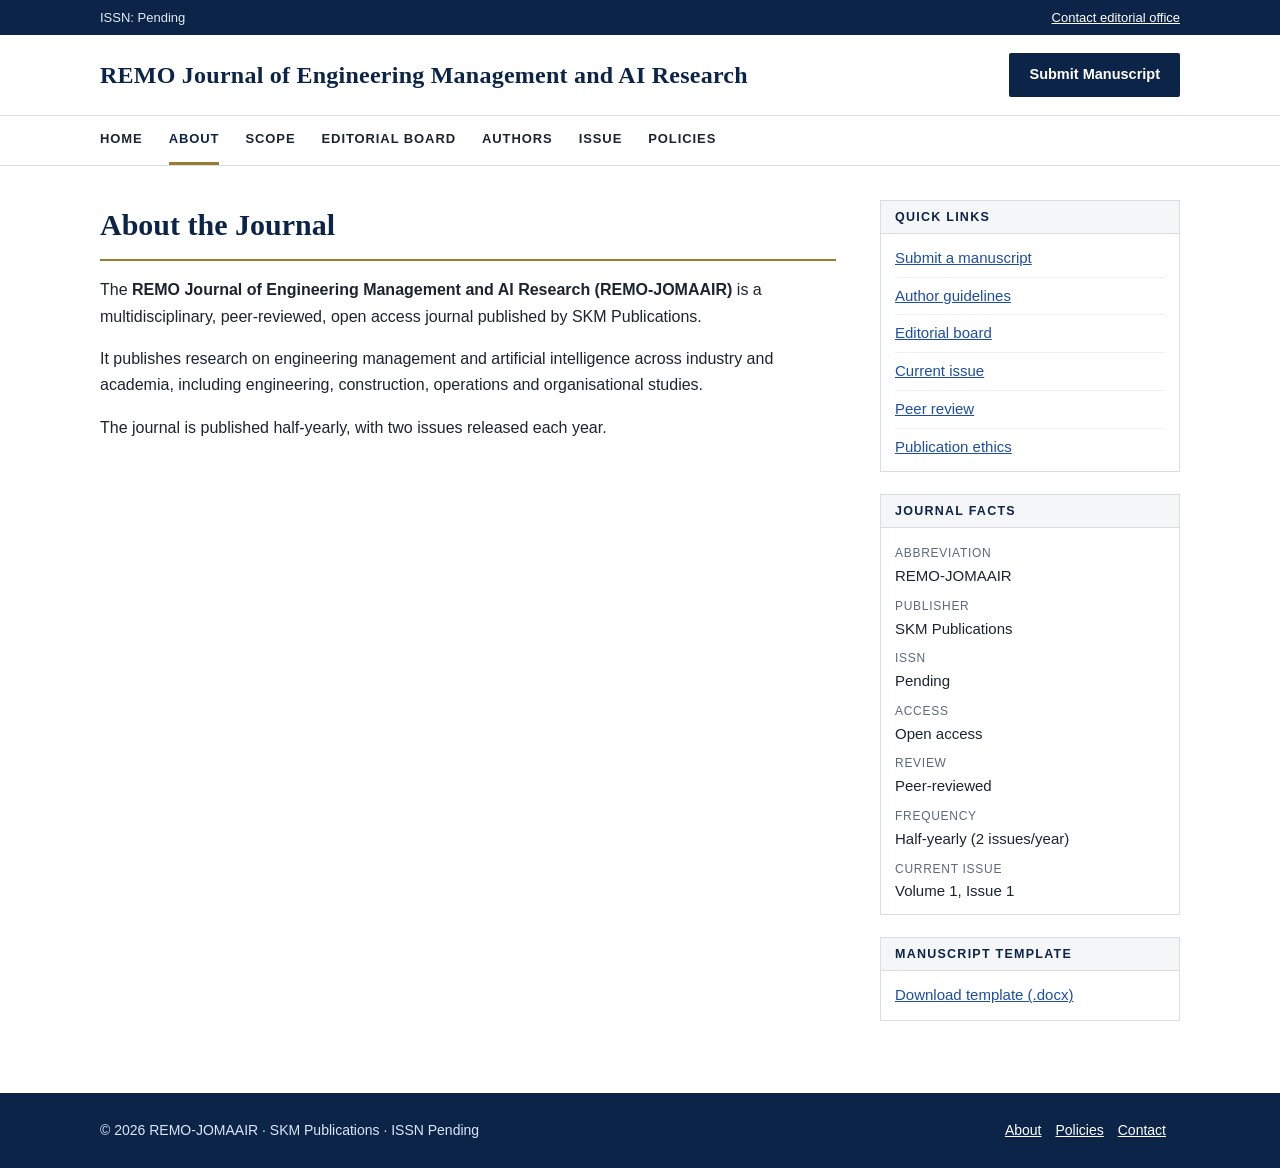
==== commit 64bfa540: "Add files via upload" ====
--- a/about.html
+++ b/about.html
@@ -7,7 +7,7 @@
 <div class="top"><div class="wrap"><span>ISSN: Pending</span><a href="contact.html">Contact editorial office</a></div></div>
 <header class="brand"><div class="wrap"><a class="logo" href="index.html"><b>REMO Journal of Engineering Management and AI Research</b></a><a class="btn" href="submit.html">Submit Manuscript</a></div></header>
 <nav><div class="wrap"><a href="index.html">Home</a><a href="about.html" class=on>About</a><a href="scope.html">Scope</a><a href="board.html">Editorial Board</a><a href="authors.html">Authors</a><a href="current-issue.html">Issue</a><a href="policies.html">Policies</a></div></nav>
-<div class="wrap"><div class="layout"><main><h1>About the Journal</h1><p>The <strong>REMO Journal of Engineering Management and AI Research (REMO-JOMAAIR)</strong> is a multidisciplinary, peer-reviewed, open access journal published by SKM Publications.</p><p>It publishes research on management practice and artificial intelligence across industry and academia, including engineering, construction, operations and organisational studies.</p></main><aside class="side"><div class="box"><h4>Quick links</h4><ul><li><a href="submit.html">Submit a manuscript</a></li><li><a href="authors.html">Author guidelines</a></li><li><a href="board.html">Editorial board</a></li><li><a href="current-issue.html">Current issue</a></li><li><a href="policies.html#review">Peer review</a></li><li><a href="policies.html#ethics">Publication ethics</a></li></ul></div>
-<div class="box"><h4>Journal facts</h4><dl><dt>Abbreviation</dt><dd>REMO-JOMAAIR</dd><dt>Publisher</dt><dd>SKM Publications</dd><dt>ISSN</dt><dd>Pending</dd><dt>Access</dt><dd>Open access</dd><dt>Review</dt><dd>Peer-reviewed</dd><dt>Current issue</dt><dd>Volume 1, Issue 1</dd></dl></div></aside></div></div>
+<div class="wrap"><div class="layout"><main><h1>About the Journal</h1><p>The <strong>REMO Journal of Engineering Management and AI Research (REMO-JOMAAIR)</strong> is a multidisciplinary, peer-reviewed, open access journal published by SKM Publications.</p><p>It publishes research on engineering management and artificial intelligence across industry and academia, including engineering, construction, operations and organisational studies.</p><p>The journal is published half-yearly, with two issues released each year.</p></main><aside class="side"><div class="box"><h4>Quick links</h4><ul><li><a href="submit.html">Submit a manuscript</a></li><li><a href="authors.html">Author guidelines</a></li><li><a href="board.html">Editorial board</a></li><li><a href="current-issue.html">Current issue</a></li><li><a href="policies.html#review">Peer review</a></li><li><a href="policies.html#ethics">Publication ethics</a></li></ul></div>
+<div class="box"><h4>Journal facts</h4><dl><dt>Abbreviation</dt><dd>REMO-JOMAAIR</dd><dt>Publisher</dt><dd>SKM Publications</dd><dt>ISSN</dt><dd>Pending</dd><dt>Access</dt><dd>Open access</dd><dt>Review</dt><dd>Peer-reviewed</dd><dt>Frequency</dt><dd>Half-yearly (2 issues/year)</dd><dt>Current issue</dt><dd>Volume 1, Issue 1</dd></dl></div><div class="box"><h4>Manuscript Template</h4><ul><li><a href="downloads/manuscript-template.docx">Download template (.docx)</a></li></ul></div></aside></div></div>
 <footer><div class="wrap"><span>© 2026 REMO-JOMAAIR · SKM Publications · ISSN Pending</span><span><a href="about.html">About</a><a href="policies.html">Policies</a><a href="contact.html">Contact</a></span></div></footer>
 </body></html>
--- a/css/style.css
+++ b/css/style.css
@@ -9,7 +9,7 @@
 .top a{color:#fff}
 .brand .wrap{display:flex;align-items:center;justify-content:space-between;gap:16px;padding-top:18px;padding-bottom:18px;flex-wrap:wrap}
 .logo{text-decoration:none}
-.logo b{display:block;font:700 26px "Source Serif 4",Georgia,serif;color:var(--navy);letter-spacing:.01em}
+.logo b{display:block;font:700 24px "Source Serif 4",Georgia,serif;color:var(--navy);letter-spacing:.01em}
 .logo span{font-size:13.5px;color:var(--mute)}
 .btn{display:inline-block;background:var(--navy);color:#fff;padding:10px 20px;border-radius:2px;font-weight:600;text-decoration:none;font-size:14.5px}
 nav{border-top:1px solid var(--line);border-bottom:1px solid var(--line);background:#fff;position:sticky;top:0;z-index:5}
@@ -18,7 +18,7 @@
 nav a:hover,nav a.on{border-bottom-color:var(--gold);color:var(--navy)}
 .mast{display:flex;gap:34px;align-items:center;padding:34px 0;border-bottom:1px solid var(--line)}
 .cover{flex:0 0 168px;height:224px;background:var(--navy);color:#fff;padding:16px 14px;border-top:5px solid var(--gold);box-shadow:4px 4px 0 var(--line);display:flex;flex-direction:column;justify-content:space-between;text-decoration:none}
-.cover b{font:700 22px/1.25 "Source Serif 4",Georgia,serif;letter-spacing:.01em}
+.cover b{font:700 20px/1.25 "Source Serif 4",Georgia,serif;letter-spacing:.01em}
 .cover i{font:14px/1.3 "Source Serif 4",Georgia,serif;font-style:normal;color:#dbe4f5}
 .cover small{font-size:11.5px;letter-spacing:.06em;text-transform:uppercase;color:#c9b26a}
 .mast h1{font-size:32px;line-height:1.2;margin:0 0 6px}
@@ -52,3 +52,7 @@
 footer .wrap{display:flex;justify-content:space-between;gap:14px;flex-wrap:wrap}
 footer a{color:#fff;margin-right:14px}
 @media (max-width:820px){.layout{grid-template-columns:1fr}.mast{flex-direction:column;align-items:flex-start}.strip{grid-template-columns:1fr}}
+
+.article.lead h3{font-size:28px;line-height:1.25}
+.article.lead h3 .qual{font-size:20px}
+.article.lead .meta{font-size:16px;color:var(--ink)}
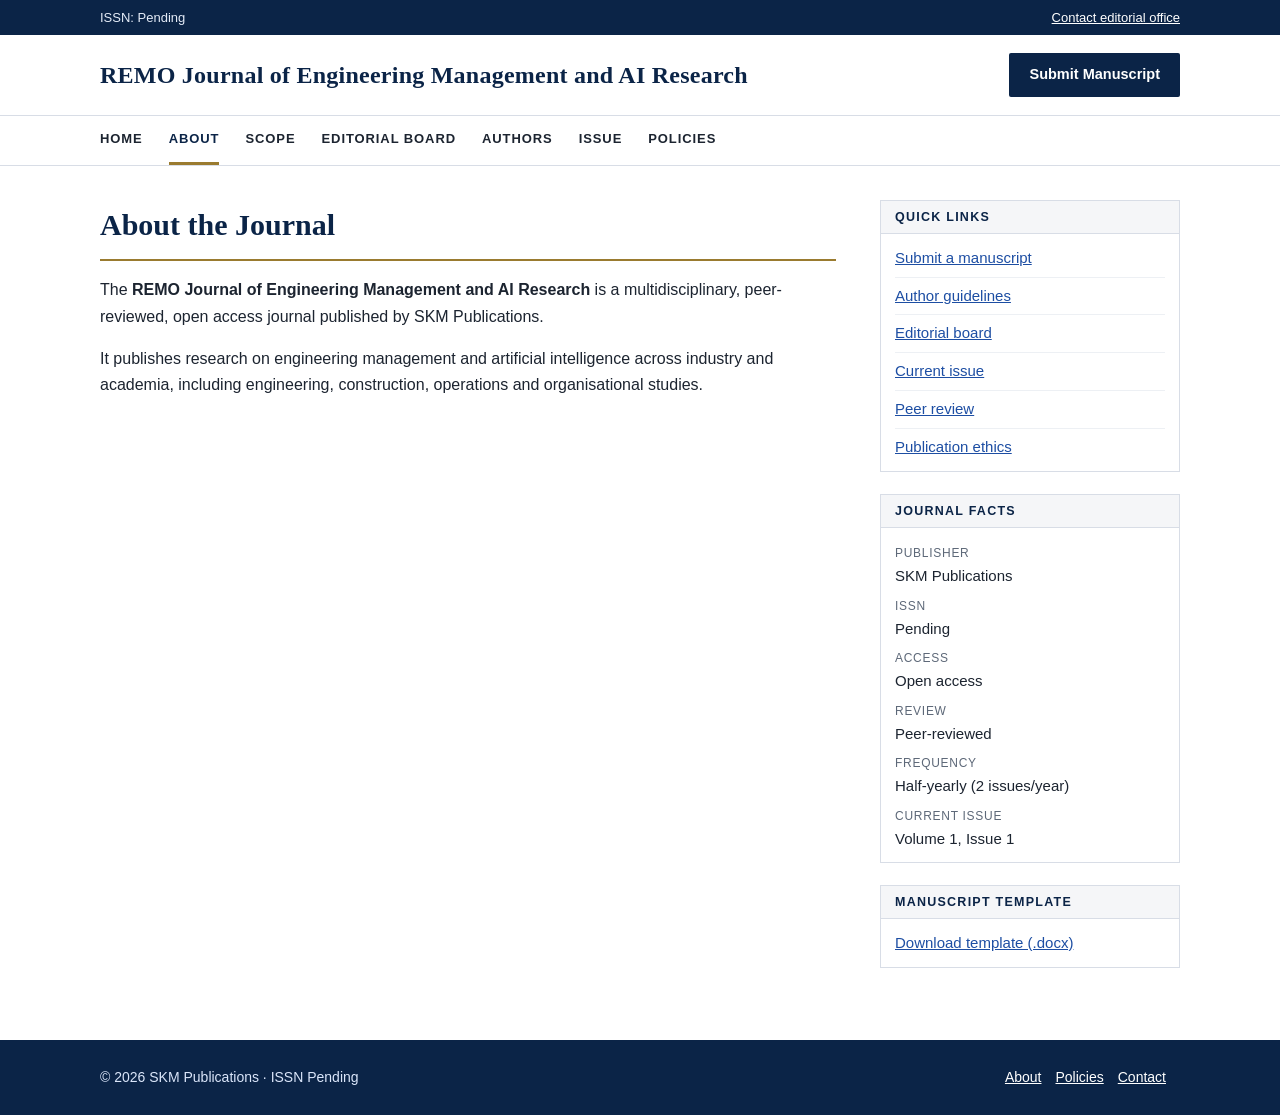
==== commit 0e1d3a03: "Add files via upload" ====
--- a/about.html
+++ b/about.html
@@ -1,13 +1,13 @@
 <!DOCTYPE html>
 <html lang="en"><head><meta charset="utf-8"><meta name="viewport" content="width=device-width, initial-scale=1">
-<title>About the Journal – REMO-JOMAAIR</title>
-<meta name="description" content="REMO Journal of Engineering Management and AI Research (REMO-JOMAAIR) is a multidisciplinary, peer-reviewed, open access journal for research in management and artificial intelligence.">
+<title>About the Journal – REMO Journal of Engineering Management and AI Research</title>
+<meta name="description" content="REMO Journal of Engineering Management and AI Research is a multidisciplinary, peer-reviewed, open access journal for research in management and artificial intelligence.">
 <link rel="preconnect" href="https://fonts.googleapis.com"><link href="https://fonts.googleapis.com/css2?family=Source+Serif+4:wght@600;700&family=Source+Sans+3:wght@400;600&display=swap" rel="stylesheet">
 <link rel="stylesheet" href="css/style.css"></head><body>
 <div class="top"><div class="wrap"><span>ISSN: Pending</span><a href="contact.html">Contact editorial office</a></div></div>
 <header class="brand"><div class="wrap"><a class="logo" href="index.html"><b>REMO Journal of Engineering Management and AI Research</b></a><a class="btn" href="submit.html">Submit Manuscript</a></div></header>
 <nav><div class="wrap"><a href="index.html">Home</a><a href="about.html" class=on>About</a><a href="scope.html">Scope</a><a href="board.html">Editorial Board</a><a href="authors.html">Authors</a><a href="current-issue.html">Issue</a><a href="policies.html">Policies</a></div></nav>
-<div class="wrap"><div class="layout"><main><h1>About the Journal</h1><p>The <strong>REMO Journal of Engineering Management and AI Research (REMO-JOMAAIR)</strong> is a multidisciplinary, peer-reviewed, open access journal published by SKM Publications.</p><p>It publishes research on engineering management and artificial intelligence across industry and academia, including engineering, construction, operations and organisational studies.</p><p>The journal is published half-yearly, with two issues released each year.</p></main><aside class="side"><div class="box"><h4>Quick links</h4><ul><li><a href="submit.html">Submit a manuscript</a></li><li><a href="authors.html">Author guidelines</a></li><li><a href="board.html">Editorial board</a></li><li><a href="current-issue.html">Current issue</a></li><li><a href="policies.html#review">Peer review</a></li><li><a href="policies.html#ethics">Publication ethics</a></li></ul></div>
-<div class="box"><h4>Journal facts</h4><dl><dt>Abbreviation</dt><dd>REMO-JOMAAIR</dd><dt>Publisher</dt><dd>SKM Publications</dd><dt>ISSN</dt><dd>Pending</dd><dt>Access</dt><dd>Open access</dd><dt>Review</dt><dd>Peer-reviewed</dd><dt>Frequency</dt><dd>Half-yearly (2 issues/year)</dd><dt>Current issue</dt><dd>Volume 1, Issue 1</dd></dl></div><div class="box"><h4>Manuscript Template</h4><ul><li><a href="downloads/manuscript-template.docx">Download template (.docx)</a></li></ul></div></aside></div></div>
-<footer><div class="wrap"><span>© 2026 REMO-JOMAAIR · SKM Publications · ISSN Pending</span><span><a href="about.html">About</a><a href="policies.html">Policies</a><a href="contact.html">Contact</a></span></div></footer>
+<div class="wrap"><div class="layout"><main><h1>About the Journal</h1><p>The <strong>REMO Journal of Engineering Management and AI Research</strong> is a multidisciplinary, peer-reviewed, open access journal published by SKM Publications.</p><p>It publishes research on engineering management and artificial intelligence across industry and academia, including engineering, construction, operations and organisational studies.</p></main><aside class="side"><div class="box"><h4>Quick links</h4><ul><li><a href="submit.html">Submit a manuscript</a></li><li><a href="authors.html">Author guidelines</a></li><li><a href="board.html">Editorial board</a></li><li><a href="current-issue.html">Current issue</a></li><li><a href="policies.html#review">Peer review</a></li><li><a href="policies.html#ethics">Publication ethics</a></li></ul></div>
+<div class="box"><h4>Journal facts</h4><dl><dt>Publisher</dt><dd>SKM Publications</dd><dt>ISSN</dt><dd>Pending</dd><dt>Access</dt><dd>Open access</dd><dt>Review</dt><dd>Peer-reviewed</dd><dt>Frequency</dt><dd>Half-yearly (2 issues/year)</dd><dt>Current issue</dt><dd>Volume 1, Issue 1</dd></dl></div><div class="box"><h4>Manuscript Template</h4><ul><li><a href="downloads/manuscript-template.docx">Download template (.docx)</a></li></ul></div></aside></div></div>
+<footer><div class="wrap"><span>© 2026 SKM Publications · ISSN Pending</span><span><a href="about.html">About</a><a href="policies.html">Policies</a><a href="contact.html">Contact</a></span></div></footer>
 </body></html>
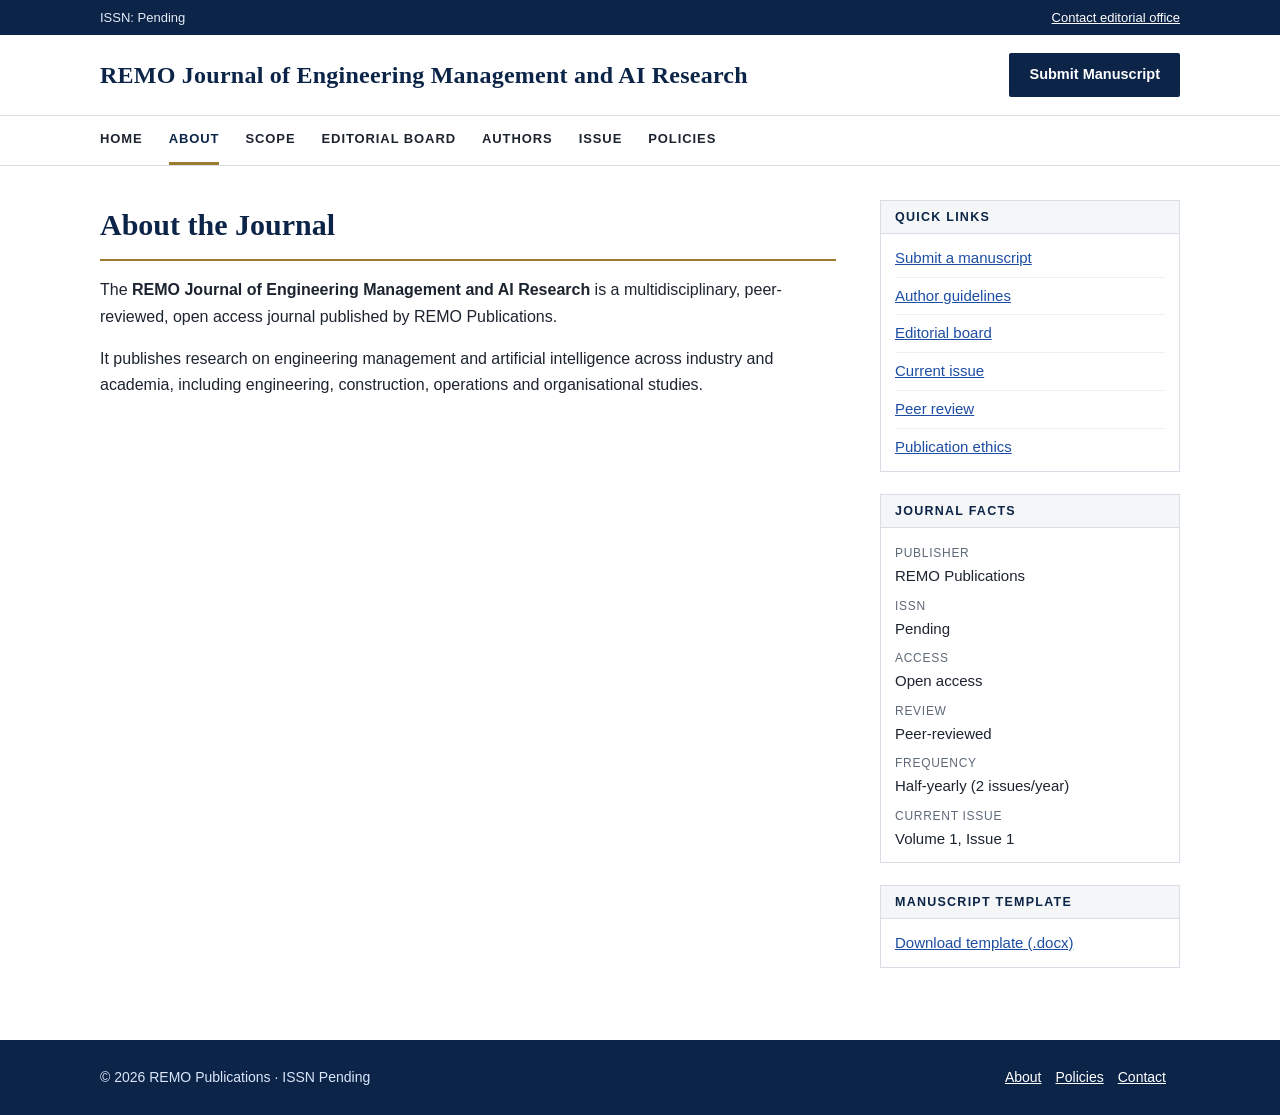
==== commit a9c36beb: "Update about.html" ====
--- a/about.html
+++ b/about.html
@@ -7,7 +7,7 @@
 <div class="top"><div class="wrap"><span>ISSN: Pending</span><a href="contact.html">Contact editorial office</a></div></div>
 <header class="brand"><div class="wrap"><a class="logo" href="index.html"><b>REMO Journal of Engineering Management and AI Research</b></a><a class="btn" href="submit.html">Submit Manuscript</a></div></header>
 <nav><div class="wrap"><a href="index.html">Home</a><a href="about.html" class=on>About</a><a href="scope.html">Scope</a><a href="board.html">Editorial Board</a><a href="authors.html">Authors</a><a href="current-issue.html">Issue</a><a href="policies.html">Policies</a></div></nav>
-<div class="wrap"><div class="layout"><main><h1>About the Journal</h1><p>The <strong>REMO Journal of Engineering Management and AI Research</strong> is a multidisciplinary, peer-reviewed, open access journal published by SKM Publications.</p><p>It publishes research on engineering management and artificial intelligence across industry and academia, including engineering, construction, operations and organisational studies.</p></main><aside class="side"><div class="box"><h4>Quick links</h4><ul><li><a href="submit.html">Submit a manuscript</a></li><li><a href="authors.html">Author guidelines</a></li><li><a href="board.html">Editorial board</a></li><li><a href="current-issue.html">Current issue</a></li><li><a href="policies.html#review">Peer review</a></li><li><a href="policies.html#ethics">Publication ethics</a></li></ul></div>
-<div class="box"><h4>Journal facts</h4><dl><dt>Publisher</dt><dd>SKM Publications</dd><dt>ISSN</dt><dd>Pending</dd><dt>Access</dt><dd>Open access</dd><dt>Review</dt><dd>Peer-reviewed</dd><dt>Frequency</dt><dd>Half-yearly (2 issues/year)</dd><dt>Current issue</dt><dd>Volume 1, Issue 1</dd></dl></div><div class="box"><h4>Manuscript Template</h4><ul><li><a href="downloads/manuscript-template.docx">Download template (.docx)</a></li></ul></div></aside></div></div>
-<footer><div class="wrap"><span>© 2026 SKM Publications · ISSN Pending</span><span><a href="about.html">About</a><a href="policies.html">Policies</a><a href="contact.html">Contact</a></span></div></footer>
-</body></html>+<div class="wrap"><div class="layout"><main><h1>About the Journal</h1><p>The <strong>REMO Journal of Engineering Management and AI Research</strong> is a multidisciplinary, peer-reviewed, open access journal published by REMO Publications.</p><p>It publishes research on engineering management and artificial intelligence across industry and academia, including engineering, construction, operations and organisational studies.</p></main><aside class="side"><div class="box"><h4>Quick links</h4><ul><li><a href="submit.html">Submit a manuscript</a></li><li><a href="authors.html">Author guidelines</a></li><li><a href="board.html">Editorial board</a></li><li><a href="current-issue.html">Current issue</a></li><li><a href="policies.html#review">Peer review</a></li><li><a href="policies.html#ethics">Publication ethics</a></li></ul></div>
+<div class="box"><h4>Journal facts</h4><dl><dt>Publisher</dt><dd> REMO Publications</dd><dt>ISSN</dt><dd>Pending</dd><dt>Access</dt><dd>Open access</dd><dt>Review</dt><dd>Peer-reviewed</dd><dt>Frequency</dt><dd>Half-yearly (2 issues/year)</dd><dt>Current issue</dt><dd>Volume 1, Issue 1</dd></dl></div><div class="box"><h4>Manuscript Template</h4><ul><li><a href="downloads/manuscript-template.docx">Download template (.docx)</a></li></ul></div></aside></div></div>
+<footer><div class="wrap"><span>© 2026 REMO Publications · ISSN Pending</span><span><a href="about.html">About</a><a href="policies.html">Policies</a><a href="contact.html">Contact</a></span></div></footer>
+</body></html>
--- a/css/style.css
+++ b/css/style.css
@@ -56,3 +56,7 @@
 .article.lead h3{font-size:28px;line-height:1.25}
 .article.lead h3 .qual{font-size:20px}
 .article.lead .meta{font-size:16px;color:var(--ink)}
+.article h3 .qual{font-size:15px}
+.article.staff h3{font-size:17px}
+.article.staff h3 .qual{font-size:14px}
+.article.staff .meta{font-size:13px}
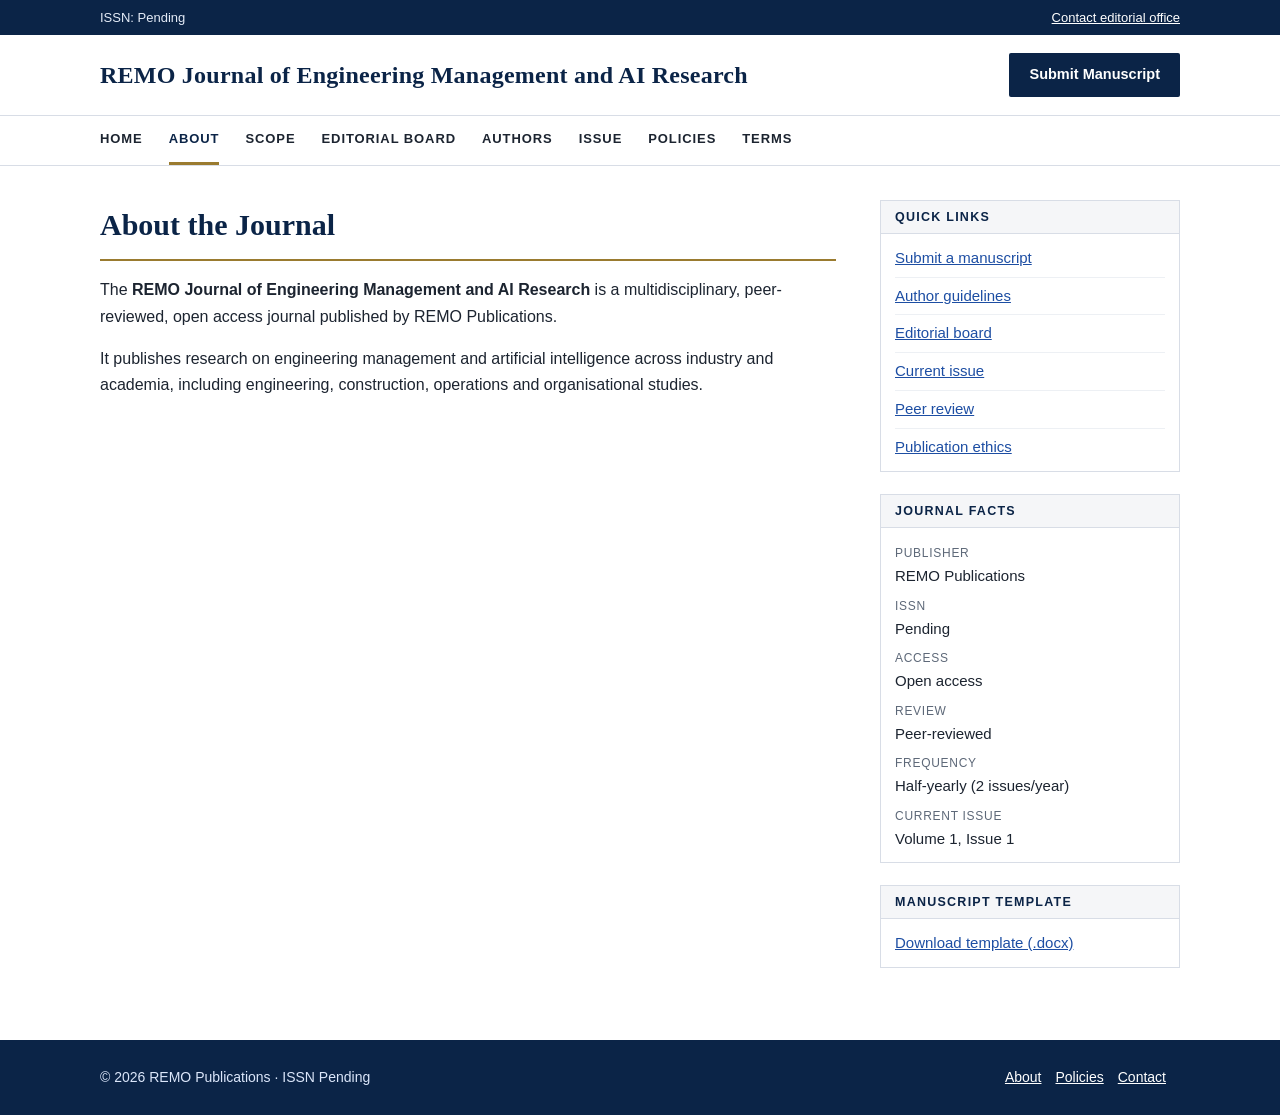
==== commit df581315: "Update about.html" ====
--- a/about.html
+++ b/about.html
@@ -6,7 +6,7 @@
 <link rel="stylesheet" href="css/style.css"></head><body>
 <div class="top"><div class="wrap"><span>ISSN: Pending</span><a href="contact.html">Contact editorial office</a></div></div>
 <header class="brand"><div class="wrap"><a class="logo" href="index.html"><b>REMO Journal of Engineering Management and AI Research</b></a><a class="btn" href="submit.html">Submit Manuscript</a></div></header>
-<nav><div class="wrap"><a href="index.html">Home</a><a href="about.html" class=on>About</a><a href="scope.html">Scope</a><a href="board.html">Editorial Board</a><a href="authors.html">Authors</a><a href="current-issue.html">Issue</a><a href="policies.html">Policies</a></div></nav>
+<nav><div class="wrap"><a href="index.html">Home</a><a href="about.html" class=on>About</a><a href="scope.html">Scope</a><a href="board.html">Editorial Board</a><a href="authors.html">Authors</a><a href="current-issue.html">Issue</a><a href="policies.html">Policies</a><a href="terms.html">Terms</a></div></nav>
 <div class="wrap"><div class="layout"><main><h1>About the Journal</h1><p>The <strong>REMO Journal of Engineering Management and AI Research</strong> is a multidisciplinary, peer-reviewed, open access journal published by REMO Publications.</p><p>It publishes research on engineering management and artificial intelligence across industry and academia, including engineering, construction, operations and organisational studies.</p></main><aside class="side"><div class="box"><h4>Quick links</h4><ul><li><a href="submit.html">Submit a manuscript</a></li><li><a href="authors.html">Author guidelines</a></li><li><a href="board.html">Editorial board</a></li><li><a href="current-issue.html">Current issue</a></li><li><a href="policies.html#review">Peer review</a></li><li><a href="policies.html#ethics">Publication ethics</a></li></ul></div>
 <div class="box"><h4>Journal facts</h4><dl><dt>Publisher</dt><dd> REMO Publications</dd><dt>ISSN</dt><dd>Pending</dd><dt>Access</dt><dd>Open access</dd><dt>Review</dt><dd>Peer-reviewed</dd><dt>Frequency</dt><dd>Half-yearly (2 issues/year)</dd><dt>Current issue</dt><dd>Volume 1, Issue 1</dd></dl></div><div class="box"><h4>Manuscript Template</h4><ul><li><a href="downloads/manuscript-template.docx">Download template (.docx)</a></li></ul></div></aside></div></div>
 <footer><div class="wrap"><span>© 2026 REMO Publications · ISSN Pending</span><span><a href="about.html">About</a><a href="policies.html">Policies</a><a href="contact.html">Contact</a></span></div></footer>
